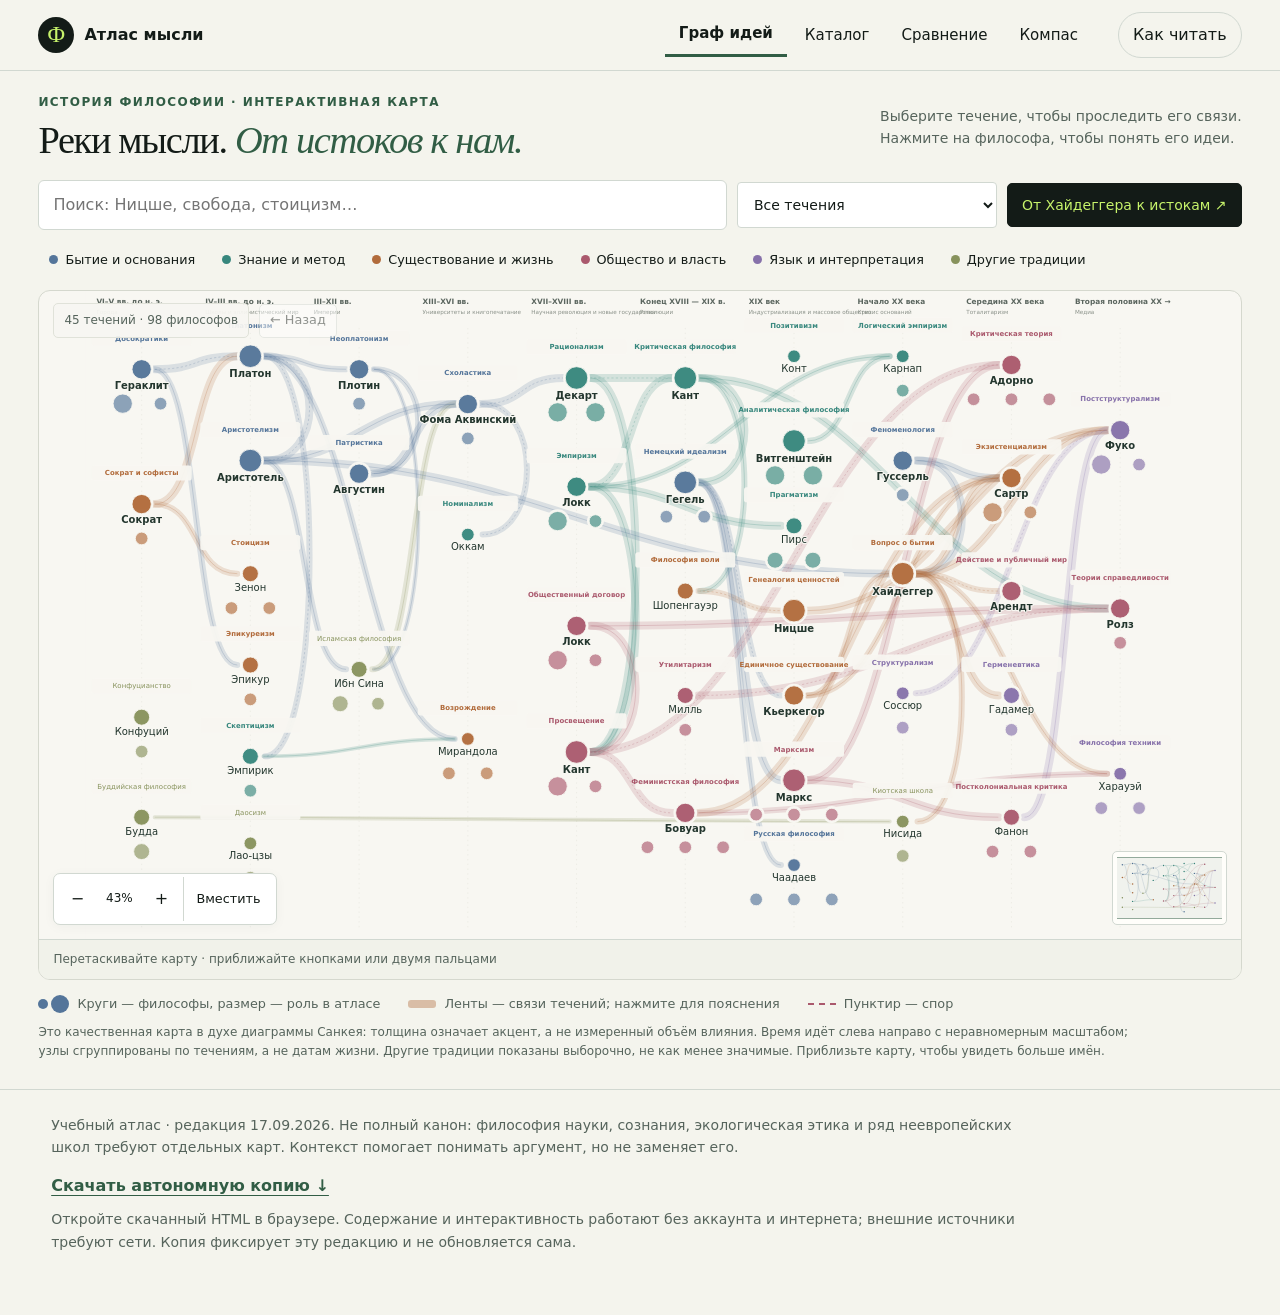
==== index.html @ 080ef71f "Add files via upload" ====
<!doctype html>
<html lang="ru"><head><meta charset="utf-8"><meta name="viewport" content="width=device-width,initial-scale=1"><title>Атлас мысли — история философии и связей</title><meta name="description" content="Философские течения, историческая почва, аргументы, критика и карта влияний. Учебный атлас с европейским фокусом."><link rel="icon" type="image/svg+xml" href="data:image/svg+xml,%3Csvg xmlns='http://www.w3.org/2000/svg' viewBox='0 0 32 32'%3E%3Crect width='32' height='32' rx='7' fill='%23131b17'/%3E%3Ctext x='7' y='25' font-size='25' fill='%23c7f36b'%3EΦ%3C/text%3E%3C/svg%3E"><link rel="stylesheet" href="./styles.css"><link rel="stylesheet" href="./river.css"></head>
<body><a href="#main" class="skip-link">К содержанию</a>
<header class="topbar"><a class="brand" href="./"><span class="brand-mark">Φ</span>Атлас мысли</a><nav aria-label="Разделы атласа"><button data-view="river" aria-pressed="true">Граф идей</button><button data-view="atlas" aria-pressed="false">Каталог</button><button data-view="compare" aria-pressed="false">Сравнение</button><button data-view="compass" aria-pressed="false">Компас</button></nav><button id="aboutBtn" class="about-btn">Как читать</button></header>
<main id="main"><section id="riverView" class="view river-view">
<div class="river-heading"><div><p class="eyebrow">История философии · интерактивная карта</p><h1>Реки мысли. <em>От истоков к нам.</em></h1></div><p>Выберите течение, чтобы проследить его связи.<br>Нажмите на философа, чтобы понять его идеи.</p></div>
<div class="river-toolbar"><div class="river-search"><label for="mapSearch">Найти философа или течение</label><input id="mapSearch" type="search" placeholder="Поиск: Ницше, свобода, стоицизм…" autocomplete="off" aria-controls="searchResults"><div id="searchResults" class="search-results" hidden></div></div><select id="schoolFilter" aria-label="Фильтр по течению"></select><button id="mapStart" class="start-link">От Хайдеггера к истокам ↗</button></div>
<div id="mapFamilies" class="map-families" aria-label="Тематические линии"></div>
<div id="riverLayout" class="river-layout"><div class="map-pane"><div class="map-topline"><span id="mapStatus" class="map-status" role="status"></span><button id="mapBack" disabled aria-label="Вернуться к предыдущему фильтру">← Назад</button><button id="mapReset" hidden>Вся карта ×</button></div><div id="riverViewport" class="river-viewport"><svg id="riverSvg" xmlns="http://www.w3.org/2000/svg" role="group" tabindex="0" aria-labelledby="riverTitle"></svg><div class="map-bottom"><div class="zoom-controls" aria-label="Масштаб карты"><button id="zoomOut" aria-label="Уменьшить">−</button><output id="mapZoomLevel"></output><button id="zoomIn" aria-label="Увеличить">+</button><button id="mapFit">Вместить</button></div><button id="mapMini" class="map-mini" aria-label="Мини-карта: показать весь граф"></button></div></div><div class="map-help"><span>Перетаскивайте карту · приближайте кнопками или двумя пальцами</span><label id="neighborControl" hidden><input id="showNeighbors" type="checkbox" checked>Показывать соседние течения</label></div></div><aside id="schoolInspector" class="school-inspector" aria-label="Описание выбранного течения" hidden></aside></div>
<div class="map-legend"><span><i class="legend-circles"></i>Круги — философы, размер — роль в атласе</span><span><i class="legend-flow"></i>Ленты — связи течений; нажмите для пояснения</span><span><i class="legend-dispute"></i>Пунктир — спор</span></div>
<p class="map-caveat">Это качественная карта в духе диаграммы Санкея: толщина означает акцент, а не измеренный объём влияния. Время идёт слева направо с неравномерным масштабом; узлы сгруппированы по течениям, а не датам жизни. Другие традиции показаны выборочно, не как менее значимые. Приблизьте карту, чтобы увидеть больше имён.</p>
</section><section class="intro"><div><p class="eyebrow">Европейская мысль · параллели · споры</p><h1>Откуда берутся <em>наши идеи</em></h1></div><div><p>Начните с эпохи — или с близкого вам вопроса. Здесь <span id="atlasCount"></span> направлений и <span id="edgeCount"></span> пояснённых связей, а не лестница к единственно верному ответу.</p><button class="start-link" data-lineage="heidegger">Начать с Хайдеггера ↗</button></div></section>
<section id="atlasView" class="view"><div class="controls"><label class="search"><span>Поиск</span><input id="searchInput" type="search" placeholder="Хайдеггер, свобода, Капитал…"></label><label>Традиции<select id="scopeSelect"><option value="all">Все в атласе</option><option value="main">Основная линия</option><option value="parallel">Параллельные традиции</option></select></label><label class="toggle"><input id="contextToggle" type="checkbox" checked>Показывать контекст</label></div><div class="chips" id="eraChips" aria-label="Фильтр по эпохе"></div><div class="map-note"><p>Эпохи — ориентиры, не строгие границы. Течения перекрываются во времени. «Ключевой поворот» означает подробность в этом атласе, а не оценку превосходства.</p><span id="resultCount" role="status"></span></div><div id="timeline"></div></section>
<section id="lineageView" class="view" hidden><div class="section-head"><h2>Идеи наследуют.<br><em>И возражают.</em></h2><p>Каждая связь подписана: влияние, передача текстов, переработка или спор. Чтобы идти назад, выбирайте предшественника слева. На телефоне предшественники находятся выше выбранной точки.</p></div><div class="graph-controls"><button id="graphBack" disabled>← Назад по моему пути</button><label>Точка отсчёта<select id="lineageSelect"></select></label></div><p class="map-note">Стрелки направлены от источника к его рецепции. Они могут относиться к конкретному автору или поздней фазе течения, а не к рождению всей школы.</p><div id="lineageGraph" class="lineage-graph"></div><div id="lineageReading"></div></section>
<section id="compareView" class="view" hidden><div class="section-head"><h2>О чём они<br><em>не согласны?</em></h2><p>Сопоставление помогает увидеть разницу исходных вопросов. Два подхода могут дополнять друг друга, даже если не дают одного ответа.</p></div><div class="compare-selects"><label>Первое направление<select id="compareA"></select></label><label>Второе направление<select id="compareB"></select></label></div><div id="comparison"></div></section>
<section id="compassView" class="view" hidden><div class="section-head"><h2>Не ярлык.<br><em>Точка входа.</em></h2><p>Выберите, что сейчас занимает вас. Это открытая карта интересов, не тест личности и не рекомендация принять мировоззрение целиком. Ответы никуда не отправляются и исчезают после перезагрузки.</p></div><div id="questions" class="questions"></div><div id="compassResult" class="compass-result" aria-live="polite"></div></section>
<footer><p>Учебный атлас · редакция 17.09.2026. Не полный канон: философия науки, сознания, экологическая этика и ряд неевропейских школ требуют отдельных карт. Контекст помогает понимать аргумент, но не заменяет его.</p><a href="./atlas-offline.html" download="atlas-filosofii.html" id="offlineLink">Скачать автономную копию ↓</a><p class="small">Откройте скачанный HTML в браузере. Содержание и интерактивность работают без аккаунта и интернета; внешние источники требуют сети. Копия фиксирует эту редакцию и не обновляется сама.</p></footer>
</main><dialog id="detailPanel" class="detail-panel" aria-labelledby="detailTitle"><button id="closeDetail" class="close" aria-label="Закрыть карточку">×</button><div id="detailContent"></div></dialog>
<dialog id="aboutDialog" aria-labelledby="aboutTitle"><button id="closeAbout" class="close" aria-label="Закрыть справку">×</button><p class="eyebrow">Начать без подготовки</p><h2 id="aboutTitle">Как читать эту карту</h2><ol><li><strong>Граф идей:</strong> нажмите на название течения или ленту. Карта оставит его представителей и соседние направления; справа (на телефоне — ниже) появится описание.</li><li><strong>Круги — философы:</strong> размер показывает редакционный акцент. Нажмите круг или имя для персональной карточки. Кнопки + и − меняют масштаб, перетаскивание сдвигает карту. Стрелки клавиатуры сдвигают карту, Enter открывает выбранный узел. Ленты связывают течения, а не каждого автора с каждым.</li><li><strong>Сравнение:</strong> сопоставьте близкий подход с альтернативой.</li><li><strong>Компас:</strong> выберите тему, затем прочитайте исходный текст, а не только пересказ.</li></ol><h3>Важные оговорки</h3><p>Философия не развивается по одной линии прогресса. Войны, институты и экономика меняют повестку, но не механически порождают теории. Исторические блоки — сжатая интерпретация контекста. Указанные «результаты» — новые понятия и аргументы, не окончательно доказанные истины.</p><p>Сравнения с Азией не доказывают заимствования. Для исламско-латинской рецепции и Киотской школы показаны конкретные связи. Учебные обобщения сверяются с академическими обзорами SEP и IEP; ссылки находятся в карточках.</p><h3>Мини-словарь</h3><dl id="glossary"></dl></dialog>
<noscript><p>Для фильтров и карточек включите JavaScript в браузере.</p></noscript><script src="./data.js"></script><script src="./enrichment.js"></script><script src="./graph-data.js"></script><script src="./app.js"></script><script src="./river.js"></script></body></html>
---- styles.css ----
:root{--ink:#131b17;--paper:#f4f4ed;--card:#fff;--acid:#c7f36b;--green:#315d45;--blue:#3f58a0;--rust:#a7472d;--muted:#56645c;--line:#d1d8d1;--shadow:0 20px 60px #131b1720}*{box-sizing:border-box}html{scroll-behavior:smooth}body{margin:0;background:var(--paper);color:var(--ink);font:16px/1.6 system-ui,-apple-system,'Segoe UI',sans-serif}button,input,select{font:inherit;color:inherit}button,select{cursor:pointer}button{border:1px solid var(--line);border-radius:5px;background:white;padding:9px 14px;min-height:44px}button:hover{border-color:var(--green);background:#edf1e8}button:disabled{opacity:.45;cursor:default}button:focus-visible,a:focus-visible,input:focus-visible,select:focus-visible,summary:focus-visible{outline:3px solid var(--blue);outline-offset:3px}a{color:var(--green);text-underline-offset:4px}p{margin:0 0 14px}h1,h2,h3{line-height:1.16}h1,h2{font-family:Georgia,'Times New Roman',serif;font-weight:400}h1 em,h2 em{color:var(--green)}[hidden]{display:none!important}small,.small{font-size:.875rem;color:var(--muted)}.skip-link{position:fixed;top:-100px;left:10px;background:white;padding:10px;z-index:90}.skip-link:focus{top:5px}.topbar{display:flex;gap:26px;align-items:center;padding:12px clamp(20px,4vw,64px);background:var(--paper);border-bottom:1px solid var(--line)}.brand{display:flex;align-items:center;gap:10px;font-weight:700;text-decoration:none;color:var(--ink);white-space:nowrap;margin-right:auto}.brand-mark{display:grid;place-items:center;width:36px;height:36px;border-radius:50%;color:var(--acid);background:var(--ink);font:24px Georgia}.topbar nav{display:flex;gap:4px}.topbar nav button{border:0;background:transparent;border-radius:0;font-size:.94rem}.topbar nav button.active{border-bottom:3px solid var(--green);font-weight:700}.about-btn{background:none;border-radius:99px}.intro{display:grid;grid-template-columns:1.15fr 1fr;gap:48px;align-items:center;padding:32px clamp(20px,4vw,64px)}.eyebrow{font-size:.75rem;text-transform:uppercase;letter-spacing:.12em;font-weight:700;color:var(--green);margin:0 0 12px}.intro h1{font-size:clamp(2.5rem,4vw,4.3rem);letter-spacing:-.04em;line-height:1.05;margin:0}.intro h1 em{display:block}.intro>div>p:not(.eyebrow){max-width:610px}.start-link{background:var(--ink);color:var(--acid);border-color:var(--ink)}.start-link:hover{color:var(--ink)}.view,footer{padding:0 clamp(20px,4vw,64px) 48px}.controls{display:flex;gap:20px;align-items:end;border-top:1px solid var(--ink);padding-top:20px}.controls label{display:grid;gap:5px;font-size:.875rem}.search{flex:1}.search input,select{background:white;border:1px solid var(--line);border-radius:4px;padding:10px 12px;min-height:46px;max-width:100%;font-size:1rem}.controls .toggle{display:flex;align-items:center;gap:8px;min-height:46px}input[type=checkbox]{accent-color:var(--green);width:20px;height:20px;flex-shrink:0}.chips{display:flex;flex-wrap:wrap;gap:7px;padding:18px 0 12px}.chip{padding:7px 13px;border-radius:99px;background:transparent;font-size:.875rem}.chip.active{background:var(--ink);color:white;border-color:var(--ink)}.map-note{color:var(--muted);font-size:.875rem;display:flex;justify-content:space-between;gap:24px;margin:12px 0 24px}.map-note p{max-width:850px}.map-note span{white-space:nowrap}.era-group{margin-bottom:36px}.era-group>h2{font:700 .875rem system-ui;letter-spacing:.08em;text-transform:uppercase;border-top:1px solid var(--ink);padding-top:18px;margin:0 0 18px;display:flex;gap:10px;align-items:center}.era-group>h2 span{font-size:.75rem;background:var(--ink);color:white;border-radius:30px;padding:4px 9px}.cards{display:grid;grid-template-columns:repeat(3,minmax(0,1fr));gap:16px}.thought-card{background:var(--card);border:1px solid var(--line);border-top:3px solid var(--green);border-radius:5px;padding:20px;display:flex;flex-direction:column;min-width:0}.thought-card.fundamental{border-top-color:var(--rust)}.thought-card.parallel{border-top-color:var(--blue);background:#f3f5fc}.thought-card h3{margin:10px 0 13px}.card-title{font:1.5rem/1.2 Georgia,'Times New Roman',serif;min-height:0;padding:0;text-align:left;border:0;background:none!important;color:inherit}.period{font-size:.8125rem;color:var(--muted)}.people-preview{font-size:.875rem;color:var(--muted)}.context-strip{font-size:.875rem;background:#edf0e9;border-radius:3px;padding:12px;margin-top:auto}.context-strip strong{display:block;font-size:.75rem;text-transform:uppercase;letter-spacing:.08em;margin-bottom:5px;color:var(--green)}.card-actions{display:flex;gap:10px;justify-content:space-between;margin-top:14px}.card-actions button{padding:7px 10px;font-size:.875rem}.card-actions button:first-child{background:transparent;border-color:transparent;padding-left:0;color:var(--green)}.section-head{display:grid;grid-template-columns:1fr 1fr;gap:48px;align-items:end;border-top:1px solid var(--ink);padding:25px 0}.section-head h2{font-size:clamp(2.25rem,4vw,3.75rem);margin:0}.section-head p{margin:0}.graph-controls{display:flex;gap:20px;align-items:end}.graph-controls label{display:grid;gap:5px;flex:1;max-width:550px}.lineage-graph{display:grid;grid-template-columns:1fr 1fr 1fr;gap:24px;align-items:start;margin-bottom:28px}.column-label{text-transform:uppercase;font-size:.8125rem;letter-spacing:.07em;color:var(--muted);margin:0 0 16px}.node-center{background:var(--ink);color:white;padding:25px;border-radius:5px;position:sticky;top:24px}.node-center .eyebrow{color:var(--acid)}.node-center .period{color:#bdccc1}.node-center h2{font-size:2rem}.node-center .primary{background:var(--acid);color:var(--ink)}.primary{background:var(--green);color:white}.relation{padding:16px;margin-bottom:12px;background:white;border-left:3px solid var(--green);border-radius:4px}.relation.dispute{border-left-color:var(--rust)}.edge-kind{display:block;font-size:.75rem;text-transform:uppercase;color:var(--green);letter-spacing:.07em}.dispute .edge-kind{color:var(--rust)}.relation-title{padding:6px 0;border:0;text-align:left;font:1.3rem/1.25 Georgia;background:transparent}.relation p{font-size:.94rem}.relation-actions{display:flex;gap:12px;align-items:center;font-size:.875rem}.relation-actions button{padding:5px 10px}.ancestor-tree,.parallel-box{background:#fff;padding:20px;border:1px solid var(--line);border-radius:5px;margin-bottom:16px}.ancestor-tree ul{padding-left:22px;border-left:1px solid var(--line);list-style:none}.ancestor-tree ul li{margin:7px 0}.ancestor-tree .branch-note{font-size:.875rem;color:var(--muted)}summary{cursor:pointer;font-weight:650;padding:8px 0}.parallel-box{background:#edf0fc;border-left:4px solid var(--blue)}.empty,.empty-note{padding:24px;color:var(--muted);background:#e9ede7;border-radius:4px}.compare-selects{display:grid;grid-template-columns:1fr 1fr;gap:20px}.compare-selects label{display:grid;gap:6px;min-width:0}.comparison-grid{display:grid;grid-template-columns:1fr 1fr;gap:0 20px;margin-top:26px}.compare-head{background:var(--ink);color:white;padding:20px;border-radius:5px}.compare-head h3{font:1.5rem Georgia;margin-top:0}.comparison-grid h4{grid-column:1/-1;margin:0;padding:20px 0 8px;color:var(--green);font-size:.875rem;text-transform:uppercase;letter-spacing:.08em}.comparison-grid>p{padding:20px;background:white;border:1px solid var(--line);margin:0}.questions{display:grid;grid-template-columns:1fr 1fr;gap:12px}.interest{padding:20px;background:white;border:1px solid var(--line);border-radius:5px;display:flex;gap:12px;align-items:start;cursor:pointer}.interest:has(input:checked){background:#e6f1d8;border-color:var(--green)}.compass-result{border-top:1px solid var(--ink);padding-top:24px;margin-top:24px}.recommend-grid{display:grid;grid-template-columns:repeat(3,minmax(0,1fr));gap:16px;margin:20px 0}.recommend{background:#e6f1d8;padding:20px;border-radius:5px;display:flex;flex-direction:column;gap:10px}.recommend h3{font:1.5rem Georgia;margin:0}.recommend button{margin-top:auto}.counterpoint{padding:20px;border-left:4px solid var(--blue);background:#edf0fc}footer{border-top:1px solid var(--line);padding-top:24px;color:var(--muted);font-size:.875rem}footer p{max-width:1000px}footer>a{display:inline-block;font-size:1rem;font-weight:600;margin-bottom:10px}dialog{background:#fff;color:var(--ink);border:0;border-radius:6px;padding:32px;width:min(760px,calc(100% - 32px));max-height:92dvh;box-shadow:var(--shadow)}dialog::backdrop{background:#101b16b3}dialog h2{font-size:2.5rem}dialog h3{margin-top:26px}dialog li{margin-bottom:10px}dialog dt{font-weight:700}dialog dd{margin:0 0 14px}.close{position:sticky;top:0;float:right;z-index:2;width:44px;height:44px;padding:0;background:var(--paper);font-size:1.75rem;line-height:1}.detail-panel{margin:0 0 0 auto;max-height:100dvh;height:100dvh;max-width:100%;width:min(760px,100%);border-radius:0;padding:28px clamp(22px,4vw,52px) 60px}.detail-panel h2{font-size:clamp(2rem,4vw,3.6rem);clear:both;margin:16px 0}.detail-thesis{font:italic 1.4rem/1.5 Georgia;border-left:4px solid var(--acid);padding-left:18px}.detail-section{border-top:1px solid var(--line);padding-top:18px;margin-top:25px}.detail-section h3{font-size:.875rem;text-transform:uppercase;letter-spacing:.09em;color:var(--green);margin:0 0 14px}.detail-section ol{padding-left:22px}.detail-section li{margin-bottom:9px}.question-lead{padding:15px;background:#edf0e9;font-weight:600}.person{background:var(--paper);padding:14px;margin-bottom:10px}.person p{font-size:.94rem;margin:6px 0 0}.works dt{margin-top:18px}.works dt span{display:block;font-size:.8125rem;color:var(--muted);font-weight:400}.works dd{margin:6px 0 16px}.source-links{display:flex;flex-direction:column;gap:10px;margin-bottom:14px}.tags{display:flex;flex-wrap:wrap;gap:8px;margin-top:24px}.tag{font-size:.875rem;padding:5px 12px;background:#edf0e9;border-radius:99px}.modal-open{overflow:hidden}
@media(max-width:1100px){.cards{grid-template-columns:repeat(2,minmax(0,1fr))}.topbar{gap:10px;padding-inline:20px}.topbar nav button{padding:9px}.intro{gap:24px}.lineage-graph{gap:14px}}
@media(max-width:760px){.topbar{flex-wrap:wrap;gap:8px}.brand{font-size:1rem}.about-btn{font-size:.875rem;padding:6px 12px}.topbar nav{order:3;width:100%;overflow-x:auto;gap:0}.topbar nav button{flex:1;white-space:nowrap;font-size:.875rem}.intro{grid-template-columns:1fr;gap:18px;padding:24px 20px}.intro h1{font-size:2.7rem}.view,footer{padding-inline:20px}.controls{flex-wrap:wrap;gap:12px}.search{flex-basis:100%}.controls>label:nth-child(2){flex:1}.controls .toggle{font-size:.875rem}.chips{gap:6px}.chip{font-size:.8125rem;padding:6px 10px}.map-note{display:block}.map-note span{display:block;margin-bottom:14px}.cards,.questions,.recommend-grid{grid-template-columns:1fr}.section-head{grid-template-columns:1fr;gap:18px}.graph-controls{align-items:stretch;flex-direction:column;gap:10px}.lineage-graph{grid-template-columns:1fr}.node-center{position:static}.column-label{margin-top:12px}.relation-title{display:block}.compare-selects{gap:10px}.compare-selects select{font-size:.875rem;padding:8px;min-width:0;width:100%}.comparison-grid{gap:0 10px}.compare-head,.comparison-grid>p{padding:12px}.compare-head h3{font-size:1.1rem;overflow-wrap:anywhere}.comparison-grid>p{font-size:.94rem;overflow-wrap:anywhere}.ancestor-tree ul{padding-left:12px}.ancestor-tree button{max-width:100%;text-align:left}.detail-panel{padding-inline:22px}.thought-card{padding:18px}dialog h2{font-size:2rem}}
@media(prefers-reduced-motion:reduce){html{scroll-behavior:auto}}
---- river.css ----
.river-active .intro{display:none}.river-view{padding:22px clamp(16px,3vw,48px) 28px}.river-heading{display:flex;align-items:center;justify-content:space-between;gap:20px;margin-bottom:18px}.river-heading h1{font-size:clamp(1.9rem,3vw,3rem);margin:0;letter-spacing:-.035em}.river-heading .eyebrow{margin-bottom:6px}.river-heading>p{font-size:.875rem;max-width:380px;color:var(--muted);margin:0}.river-toolbar{display:flex;gap:10px;align-items:center;flex-wrap:wrap;margin-bottom:12px}.river-search{position:relative;flex:1;min-width:220px}.river-search input{width:100%;border:1px solid var(--line);border-radius:6px;background:white;padding:11px 14px;min-height:46px}.river-search label{position:absolute;width:1px;height:1px;overflow:hidden;clip-path:inset(50%)}.river-toolbar select{width:260px;font-size:.875rem}.river-toolbar button{font-size:.875rem}.search-results{position:absolute;z-index:8;top:51px;width:100%;max-height:360px;overflow:auto;border:1px solid var(--line);border-radius:8px;background:white;box-shadow:var(--shadow);padding:6px}.search-results button{display:block;width:100%;text-align:left;border:0}.search-results small{display:block;font-size:.7rem;letter-spacing:.06em;text-transform:uppercase}.search-results p{padding:14px}.map-families{display:flex;flex-wrap:wrap;gap:5px;margin-bottom:12px}.map-families button{display:flex;align-items:center;gap:7px;border:1px solid transparent;background:transparent;padding:6px 10px;font-size:.8rem;min-height:36px;border-radius:30px}.map-families i{width:9px;height:9px;border-radius:50%;background:var(--family)}.map-families button[aria-pressed=true]{border-color:var(--family);background:white}.river-layout{display:grid;grid-template-columns:minmax(0,1fr);border:1px solid #d5d8ce;border-radius:12px;overflow:hidden;background:#f8f7f2}.river-layout.has-selection{grid-template-columns:minmax(0,1fr) 335px}.map-pane{position:relative;min-width:0}.map-topline{position:absolute;top:12px;left:14px;right:14px;z-index:2;display:flex;align-items:center;gap:10px;pointer-events:none}.map-topline>*{pointer-events:auto}.map-status{background:#f8f7f2ec;border:1px solid #e0e2d9;border-radius:5px;padding:7px 10px;font-size:.75rem;color:var(--muted)}.map-topline button{font-size:.8rem;padding:5px 10px;min-height:34px}.river-viewport{width:100%;height:clamp(500px,72dvh,940px);overflow:hidden;position:relative}.river-viewport svg{display:block;width:100%;height:100%;touch-action:none;user-select:none;cursor:grab}.river-viewport svg:active{cursor:grabbing}.river-viewport svg:focus-visible{outline:3px solid var(--blue);outline-offset:-4px}.epoch-label{font:600 17px system-ui;fill:#5b665f}.epoch-context{font:13px system-ui;fill:#8a9189}.school-label{cursor:pointer}.school-label text{font:600 16px system-ui;letter-spacing:.1px}.school-label:hover text,.school-label:focus text{text-decoration:underline}.school-label:focus{outline:none}.school-label:focus rect{stroke:#315d45;stroke-width:3}.philosopher{cursor:pointer;outline:none}.philosopher .person-label{font-family:system-ui;fill:#23362e;paint-order:stroke;stroke:#f8f7f2;stroke-width:5px;stroke-linejoin:round}.secondary-label{display:none}.show-all-names .secondary-label{display:block}.philosopher:hover .person-label,.philosopher:focus .person-label{display:block;fill:#101b16}.philosopher:hover .person-halo,.philosopher:focus .person-halo{stroke:#223e31;stroke-width:2.5}.philosopher:hover .person-dot{fill-opacity:1}.river-edge{cursor:pointer;outline:none}.ribbon{opacity:.19;transition:opacity .15s}.ribbon-spine{opacity:.36}.river-edge:hover .ribbon,.river-edge:focus .ribbon{opacity:.6}.river-edge:hover .ribbon-spine,.river-edge:focus .ribbon-spine{stroke-width:3;opacity:.9}.parallel-cluster .school-label text{font-weight:500}.map-bottom{position:absolute;bottom:14px;left:14px;right:14px;display:flex;align-items:end;gap:10px;pointer-events:none}.map-bottom>*{pointer-events:auto}.zoom-controls{display:flex;align-items:center;gap:2px;border:1px solid var(--line);border-radius:7px;background:white;padding:3px;box-shadow:0 2px 12px #223e310a}.zoom-controls button{border:0;padding:7px 12px;min-width:40px}.zoom-controls output{font-size:.75rem;min-width:40px;text-align:center}.zoom-controls #mapFit{border-left:1px solid var(--line);border-radius:0;font-size:.8rem}.map-mini{width:115px;height:74px;padding:4px;min-height:0;border:1px solid var(--line);border-radius:5px;background:#fffefa;margin-left:auto}.map-mini svg{width:100%;height:100%;display:block}.map-help{display:flex;flex-wrap:wrap;align-items:center;justify-content:space-between;gap:10px;padding:10px 14px;border-top:1px solid var(--line);font-size:.75rem;color:var(--muted);background:#f1f2ea}.map-help label{display:flex;gap:6px;align-items:center}.map-help input{width:16px;height:16px}.school-inspector{border-left:1px solid var(--line);padding:24px 22px;background:white;max-height:calc(clamp(500px,72dvh,940px) + 58px);overflow:auto;font-size:.875rem;line-height:1.6}.school-inspector h2{font-size:1.9rem;margin:12px 0 20px;clear:both}.school-inspector .eyebrow{font-size:.7rem}.inspector-close{float:right;font-size:1.4rem;padding:0;width:34px;min-height:34px;border-radius:50%;background:var(--paper)}.school-inspector h3{font:700 .72rem system-ui;letter-spacing:.06em;text-transform:uppercase;color:var(--green);margin:24px 0 10px}.inspector-thesis{font:1.12rem/1.5 Georgia;border-left:3px solid var(--acid);padding-left:13px}.inspector-people{display:flex;flex-wrap:wrap;gap:6px}.inspector-people button{padding:6px 10px;font-size:.8rem;min-height:36px}.inspector-relation{display:block;width:100%;text-align:left;border:0;border-top:1px solid var(--line);border-radius:0;background:transparent;font-size:.85rem;padding:10px 0}.inspector-relation span{display:block;font-size:.65rem;text-transform:uppercase;color:var(--muted);letter-spacing:.05em}.connection-note{background:#edf1e8;padding:14px;border-radius:6px;font-size:.8rem}.connection-note strong{display:block;margin-bottom:10px}.connection-note p{margin-bottom:8px}.map-legend{display:flex;flex-wrap:wrap;gap:12px 28px;margin:14px 0 8px;font-size:.8rem;color:var(--muted)}.map-legend span{display:flex;gap:8px;align-items:center}.legend-circles{display:inline-flex;gap:3px;align-items:center}.legend-circles:before,.legend-circles:after{content:'';display:block;border-radius:50%;background:#54759a}.legend-circles:before{width:10px;height:10px}.legend-circles:after{width:18px;height:18px}.legend-flow{display:inline-block;width:28px;height:8px;background:#b16b3b66;border-radius:3px}.legend-dispute{display:inline-block;width:28px;border-top:2px dashed #aa596d}.map-caveat{max-width:1100px;color:var(--muted);font-size:.75rem;margin:0}.person-schools{display:flex;flex-wrap:wrap;gap:8px}.school-reading{display:block;width:100%;text-align:left;margin-bottom:7px}.person button{border:0;padding:0;background:transparent;font-weight:650;text-align:left}.river-active footer{margin-top:0}.river-active .topbar{padding-inline:clamp(16px,3vw,48px)}
@media(max-width:1000px){.river-layout.has-selection{grid-template-columns:minmax(0,1fr) 290px}.school-inspector{padding:18px}.map-families{gap:2px}.map-families button{font-size:.73rem;padding:5px 7px}.river-heading>p{max-width:280px}.river-toolbar select{width:230px}}
@media(max-width:760px){.river-view{padding:16px 12px 24px}.river-heading{display:block;margin-bottom:16px}.river-heading>p{max-width:none;margin-top:10px;font-size:.8rem}.river-heading .eyebrow{font-size:.65rem}.river-heading h1{font-size:2rem}.river-toolbar{gap:8px}.river-search{flex-basis:100%}.river-toolbar select{flex:1;min-width:0}.river-toolbar #mapStart{font-size:.75rem;padding:8px}.map-families{flex-wrap:nowrap;overflow-x:auto;padding-bottom:6px}.map-families button{flex-shrink:0;min-height:40px}.river-layout.has-selection{grid-template-columns:1fr}.river-viewport{height:570px}.has-selection .river-viewport{height:490px}.school-inspector{border-left:0;border-top:1px solid var(--line);max-height:none;padding:22px}.school-inspector h2{font-size:2rem}.map-topline{top:10px;left:10px;right:10px;gap:6px;flex-wrap:wrap}.map-status{font-size:.68rem;max-width:100%}.map-topline button{font-size:.7rem}.map-bottom{bottom:10px;left:10px;right:10px}.zoom-controls button{padding:7px 8px}.map-mini{width:76px;height:57px}.map-legend{font-size:.72rem;gap:8px 18px}.map-help{font-size:.7rem}.map-caveat{font-size:.7rem}.search-results{max-height:290px}}
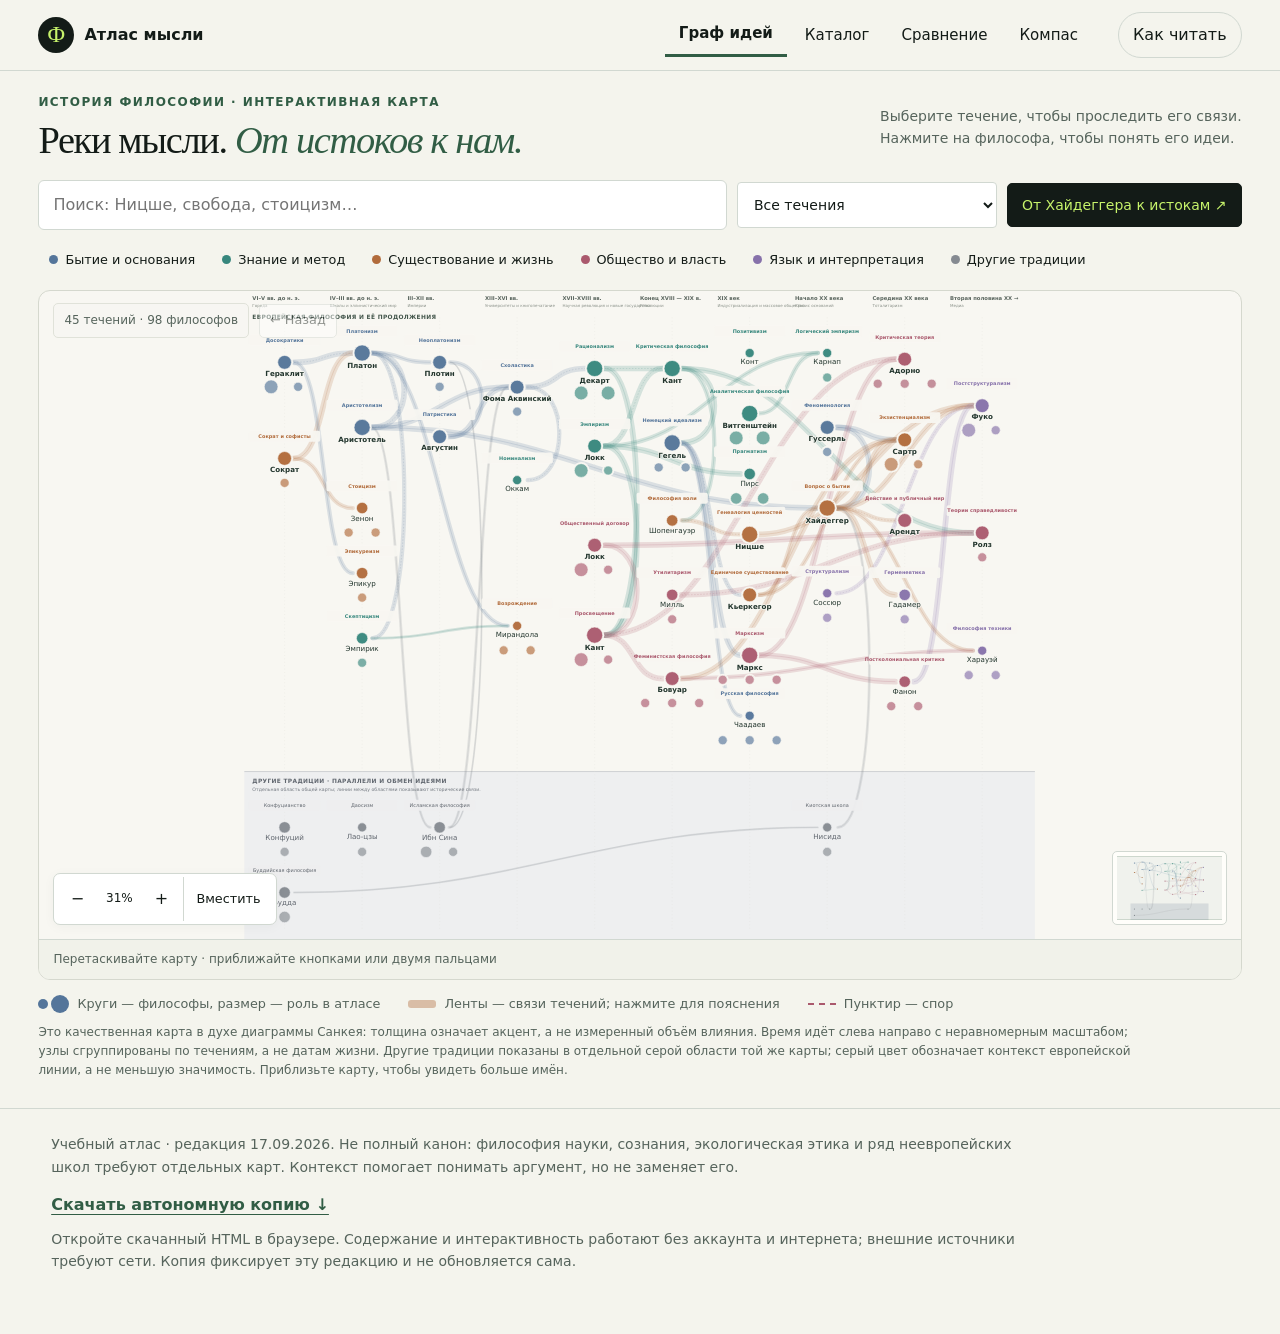
==== commit d26a9bfb: "Separate parallel philosophical traditions into a muted gray map area" ====
--- a/index.html
+++ b/index.html
@@ -8,7 +8,7 @@
 <div id="mapFamilies" class="map-families" aria-label="Тематические линии"></div>
 <div id="riverLayout" class="river-layout"><div class="map-pane"><div class="map-topline"><span id="mapStatus" class="map-status" role="status"></span><button id="mapBack" disabled aria-label="Вернуться к предыдущему фильтру">← Назад</button><button id="mapReset" hidden>Вся карта ×</button></div><div id="riverViewport" class="river-viewport"><svg id="riverSvg" xmlns="http://www.w3.org/2000/svg" role="group" tabindex="0" aria-labelledby="riverTitle"></svg><div class="map-bottom"><div class="zoom-controls" aria-label="Масштаб карты"><button id="zoomOut" aria-label="Уменьшить">−</button><output id="mapZoomLevel"></output><button id="zoomIn" aria-label="Увеличить">+</button><button id="mapFit">Вместить</button></div><button id="mapMini" class="map-mini" aria-label="Мини-карта: показать весь граф"></button></div></div><div class="map-help"><span>Перетаскивайте карту · приближайте кнопками или двумя пальцами</span><label id="neighborControl" hidden><input id="showNeighbors" type="checkbox" checked>Показывать соседние течения</label></div></div><aside id="schoolInspector" class="school-inspector" aria-label="Описание выбранного течения" hidden></aside></div>
 <div class="map-legend"><span><i class="legend-circles"></i>Круги — философы, размер — роль в атласе</span><span><i class="legend-flow"></i>Ленты — связи течений; нажмите для пояснения</span><span><i class="legend-dispute"></i>Пунктир — спор</span></div>
-<p class="map-caveat">Это качественная карта в духе диаграммы Санкея: толщина означает акцент, а не измеренный объём влияния. Время идёт слева направо с неравномерным масштабом; узлы сгруппированы по течениям, а не датам жизни. Другие традиции показаны выборочно, не как менее значимые. Приблизьте карту, чтобы увидеть больше имён.</p>
+<p class="map-caveat">Это качественная карта в духе диаграммы Санкея: толщина означает акцент, а не измеренный объём влияния. Время идёт слева направо с неравномерным масштабом; узлы сгруппированы по течениям, а не датам жизни. Другие традиции показаны в отдельной серой области той же карты; серый цвет обозначает контекст европейской линии, а не меньшую значимость. Приблизьте карту, чтобы увидеть больше имён.</p>
 </section><section class="intro"><div><p class="eyebrow">Европейская мысль · параллели · споры</p><h1>Откуда берутся <em>наши идеи</em></h1></div><div><p>Начните с эпохи — или с близкого вам вопроса. Здесь <span id="atlasCount"></span> направлений и <span id="edgeCount"></span> пояснённых связей, а не лестница к единственно верному ответу.</p><button class="start-link" data-lineage="heidegger">Начать с Хайдеггера ↗</button></div></section>
 <section id="atlasView" class="view"><div class="controls"><label class="search"><span>Поиск</span><input id="searchInput" type="search" placeholder="Хайдеггер, свобода, Капитал…"></label><label>Традиции<select id="scopeSelect"><option value="all">Все в атласе</option><option value="main">Основная линия</option><option value="parallel">Параллельные традиции</option></select></label><label class="toggle"><input id="contextToggle" type="checkbox" checked>Показывать контекст</label></div><div class="chips" id="eraChips" aria-label="Фильтр по эпохе"></div><div class="map-note"><p>Эпохи — ориентиры, не строгие границы. Течения перекрываются во времени. «Ключевой поворот» означает подробность в этом атласе, а не оценку превосходства.</p><span id="resultCount" role="status"></span></div><div id="timeline"></div></section>
 <section id="lineageView" class="view" hidden><div class="section-head"><h2>Идеи наследуют.<br><em>И возражают.</em></h2><p>Каждая связь подписана: влияние, передача текстов, переработка или спор. Чтобы идти назад, выбирайте предшественника слева. На телефоне предшественники находятся выше выбранной точки.</p></div><div class="graph-controls"><button id="graphBack" disabled>← Назад по моему пути</button><label>Точка отсчёта<select id="lineageSelect"></select></label></div><p class="map-note">Стрелки направлены от источника к его рецепции. Они могут относиться к конкретному автору или поздней фазе течения, а не к рождению всей школы.</p><div id="lineageGraph" class="lineage-graph"></div><div id="lineageReading"></div></section>
--- a/river.css
+++ b/river.css
@@ -1,3 +1,4 @@
 .river-active .intro{display:none}.river-view{padding:22px clamp(16px,3vw,48px) 28px}.river-heading{display:flex;align-items:center;justify-content:space-between;gap:20px;margin-bottom:18px}.river-heading h1{font-size:clamp(1.9rem,3vw,3rem);margin:0;letter-spacing:-.035em}.river-heading .eyebrow{margin-bottom:6px}.river-heading>p{font-size:.875rem;max-width:380px;color:var(--muted);margin:0}.river-toolbar{display:flex;gap:10px;align-items:center;flex-wrap:wrap;margin-bottom:12px}.river-search{position:relative;flex:1;min-width:220px}.river-search input{width:100%;border:1px solid var(--line);border-radius:6px;background:white;padding:11px 14px;min-height:46px}.river-search label{position:absolute;width:1px;height:1px;overflow:hidden;clip-path:inset(50%)}.river-toolbar select{width:260px;font-size:.875rem}.river-toolbar button{font-size:.875rem}.search-results{position:absolute;z-index:8;top:51px;width:100%;max-height:360px;overflow:auto;border:1px solid var(--line);border-radius:8px;background:white;box-shadow:var(--shadow);padding:6px}.search-results button{display:block;width:100%;text-align:left;border:0}.search-results small{display:block;font-size:.7rem;letter-spacing:.06em;text-transform:uppercase}.search-results p{padding:14px}.map-families{display:flex;flex-wrap:wrap;gap:5px;margin-bottom:12px}.map-families button{display:flex;align-items:center;gap:7px;border:1px solid transparent;background:transparent;padding:6px 10px;font-size:.8rem;min-height:36px;border-radius:30px}.map-families i{width:9px;height:9px;border-radius:50%;background:var(--family)}.map-families button[aria-pressed=true]{border-color:var(--family);background:white}.river-layout{display:grid;grid-template-columns:minmax(0,1fr);border:1px solid #d5d8ce;border-radius:12px;overflow:hidden;background:#f8f7f2}.river-layout.has-selection{grid-template-columns:minmax(0,1fr) 335px}.map-pane{position:relative;min-width:0}.map-topline{position:absolute;top:12px;left:14px;right:14px;z-index:2;display:flex;align-items:center;gap:10px;pointer-events:none}.map-topline>*{pointer-events:auto}.map-status{background:#f8f7f2ec;border:1px solid #e0e2d9;border-radius:5px;padding:7px 10px;font-size:.75rem;color:var(--muted)}.map-topline button{font-size:.8rem;padding:5px 10px;min-height:34px}.river-viewport{width:100%;height:clamp(500px,72dvh,940px);overflow:hidden;position:relative}.river-viewport svg{display:block;width:100%;height:100%;touch-action:none;user-select:none;cursor:grab}.river-viewport svg:active{cursor:grabbing}.river-viewport svg:focus-visible{outline:3px solid var(--blue);outline-offset:-4px}.epoch-label{font:600 17px system-ui;fill:#5b665f}.epoch-context{font:13px system-ui;fill:#8a9189}.school-label{cursor:pointer}.school-label text{font:600 16px system-ui;letter-spacing:.1px}.school-label:hover text,.school-label:focus text{text-decoration:underline}.school-label:focus{outline:none}.school-label:focus rect{stroke:#315d45;stroke-width:3}.philosopher{cursor:pointer;outline:none}.philosopher .person-label{font-family:system-ui;fill:#23362e;paint-order:stroke;stroke:#f8f7f2;stroke-width:5px;stroke-linejoin:round}.secondary-label{display:none}.show-all-names .secondary-label{display:block}.philosopher:hover .person-label,.philosopher:focus .person-label{display:block;fill:#101b16}.philosopher:hover .person-halo,.philosopher:focus .person-halo{stroke:#223e31;stroke-width:2.5}.philosopher:hover .person-dot{fill-opacity:1}.river-edge{cursor:pointer;outline:none}.ribbon{opacity:.19;transition:opacity .15s}.ribbon-spine{opacity:.36}.river-edge:hover .ribbon,.river-edge:focus .ribbon{opacity:.6}.river-edge:hover .ribbon-spine,.river-edge:focus .ribbon-spine{stroke-width:3;opacity:.9}.parallel-cluster .school-label text{font-weight:500}.map-bottom{position:absolute;bottom:14px;left:14px;right:14px;display:flex;align-items:end;gap:10px;pointer-events:none}.map-bottom>*{pointer-events:auto}.zoom-controls{display:flex;align-items:center;gap:2px;border:1px solid var(--line);border-radius:7px;background:white;padding:3px;box-shadow:0 2px 12px #223e310a}.zoom-controls button{border:0;padding:7px 12px;min-width:40px}.zoom-controls output{font-size:.75rem;min-width:40px;text-align:center}.zoom-controls #mapFit{border-left:1px solid var(--line);border-radius:0;font-size:.8rem}.map-mini{width:115px;height:74px;padding:4px;min-height:0;border:1px solid var(--line);border-radius:5px;background:#fffefa;margin-left:auto}.map-mini svg{width:100%;height:100%;display:block}.map-help{display:flex;flex-wrap:wrap;align-items:center;justify-content:space-between;gap:10px;padding:10px 14px;border-top:1px solid var(--line);font-size:.75rem;color:var(--muted);background:#f1f2ea}.map-help label{display:flex;gap:6px;align-items:center}.map-help input{width:16px;height:16px}.school-inspector{border-left:1px solid var(--line);padding:24px 22px;background:white;max-height:calc(clamp(500px,72dvh,940px) + 58px);overflow:auto;font-size:.875rem;line-height:1.6}.school-inspector h2{font-size:1.9rem;margin:12px 0 20px;clear:both}.school-inspector .eyebrow{font-size:.7rem}.inspector-close{float:right;font-size:1.4rem;padding:0;width:34px;min-height:34px;border-radius:50%;background:var(--paper)}.school-inspector h3{font:700 .72rem system-ui;letter-spacing:.06em;text-transform:uppercase;color:var(--green);margin:24px 0 10px}.inspector-thesis{font:1.12rem/1.5 Georgia;border-left:3px solid var(--acid);padding-left:13px}.inspector-people{display:flex;flex-wrap:wrap;gap:6px}.inspector-people button{padding:6px 10px;font-size:.8rem;min-height:36px}.inspector-relation{display:block;width:100%;text-align:left;border:0;border-top:1px solid var(--line);border-radius:0;background:transparent;font-size:.85rem;padding:10px 0}.inspector-relation span{display:block;font-size:.65rem;text-transform:uppercase;color:var(--muted);letter-spacing:.05em}.connection-note{background:#edf1e8;padding:14px;border-radius:6px;font-size:.8rem}.connection-note strong{display:block;margin-bottom:10px}.connection-note p{margin-bottom:8px}.map-legend{display:flex;flex-wrap:wrap;gap:12px 28px;margin:14px 0 8px;font-size:.8rem;color:var(--muted)}.map-legend span{display:flex;gap:8px;align-items:center}.legend-circles{display:inline-flex;gap:3px;align-items:center}.legend-circles:before,.legend-circles:after{content:'';display:block;border-radius:50%;background:#54759a}.legend-circles:before{width:10px;height:10px}.legend-circles:after{width:18px;height:18px}.legend-flow{display:inline-block;width:28px;height:8px;background:#b16b3b66;border-radius:3px}.legend-dispute{display:inline-block;width:28px;border-top:2px dashed #aa596d}.map-caveat{max-width:1100px;color:var(--muted);font-size:.75rem;margin:0}.person-schools{display:flex;flex-wrap:wrap;gap:8px}.school-reading{display:block;width:100%;text-align:left;margin-bottom:7px}.person button{border:0;padding:0;background:transparent;font-weight:650;text-align:left}.river-active footer{margin-top:0}.river-active .topbar{padding-inline:clamp(16px,3vw,48px)}
 @media(max-width:1000px){.river-layout.has-selection{grid-template-columns:minmax(0,1fr) 290px}.school-inspector{padding:18px}.map-families{gap:2px}.map-families button{font-size:.73rem;padding:5px 7px}.river-heading>p{max-width:280px}.river-toolbar select{width:230px}}
 @media(max-width:760px){.river-view{padding:16px 12px 24px}.river-heading{display:block;margin-bottom:16px}.river-heading>p{max-width:none;margin-top:10px;font-size:.8rem}.river-heading .eyebrow{font-size:.65rem}.river-heading h1{font-size:2rem}.river-toolbar{gap:8px}.river-search{flex-basis:100%}.river-toolbar select{flex:1;min-width:0}.river-toolbar #mapStart{font-size:.75rem;padding:8px}.map-families{flex-wrap:nowrap;overflow-x:auto;padding-bottom:6px}.map-families button{flex-shrink:0;min-height:40px}.river-layout.has-selection{grid-template-columns:1fr}.river-viewport{height:570px}.has-selection .river-viewport{height:490px}.school-inspector{border-left:0;border-top:1px solid var(--line);max-height:none;padding:22px}.school-inspector h2{font-size:2rem}.map-topline{top:10px;left:10px;right:10px;gap:6px;flex-wrap:wrap}.map-status{font-size:.68rem;max-width:100%}.map-topline button{font-size:.7rem}.map-bottom{bottom:10px;left:10px;right:10px}.zoom-controls button{padding:7px 8px}.map-mini{width:76px;height:57px}.map-legend{font-size:.72rem;gap:8px 18px}.map-help{font-size:.7rem}.map-caveat{font-size:.7rem}.search-results{max-height:290px}}
+.tradition-heading{font:700 19px system-ui;letter-spacing:1.1px}.tradition-caption{font:15px system-ui}.parallel-cluster .school-label rect{fill:#eeeff0}.parallel-cluster .school-label text{fill:#60666e}.parallel-cluster .person-label{fill:#60666e;stroke:#eeeff0}.parallel-cluster .person-halo{fill:#eeeff0}.parallel-cluster .person-dot{stroke:#eeeff0}.parallel-cluster .philosopher:hover .person-label,.parallel-cluster .philosopher:focus .person-label{fill:#343a40}
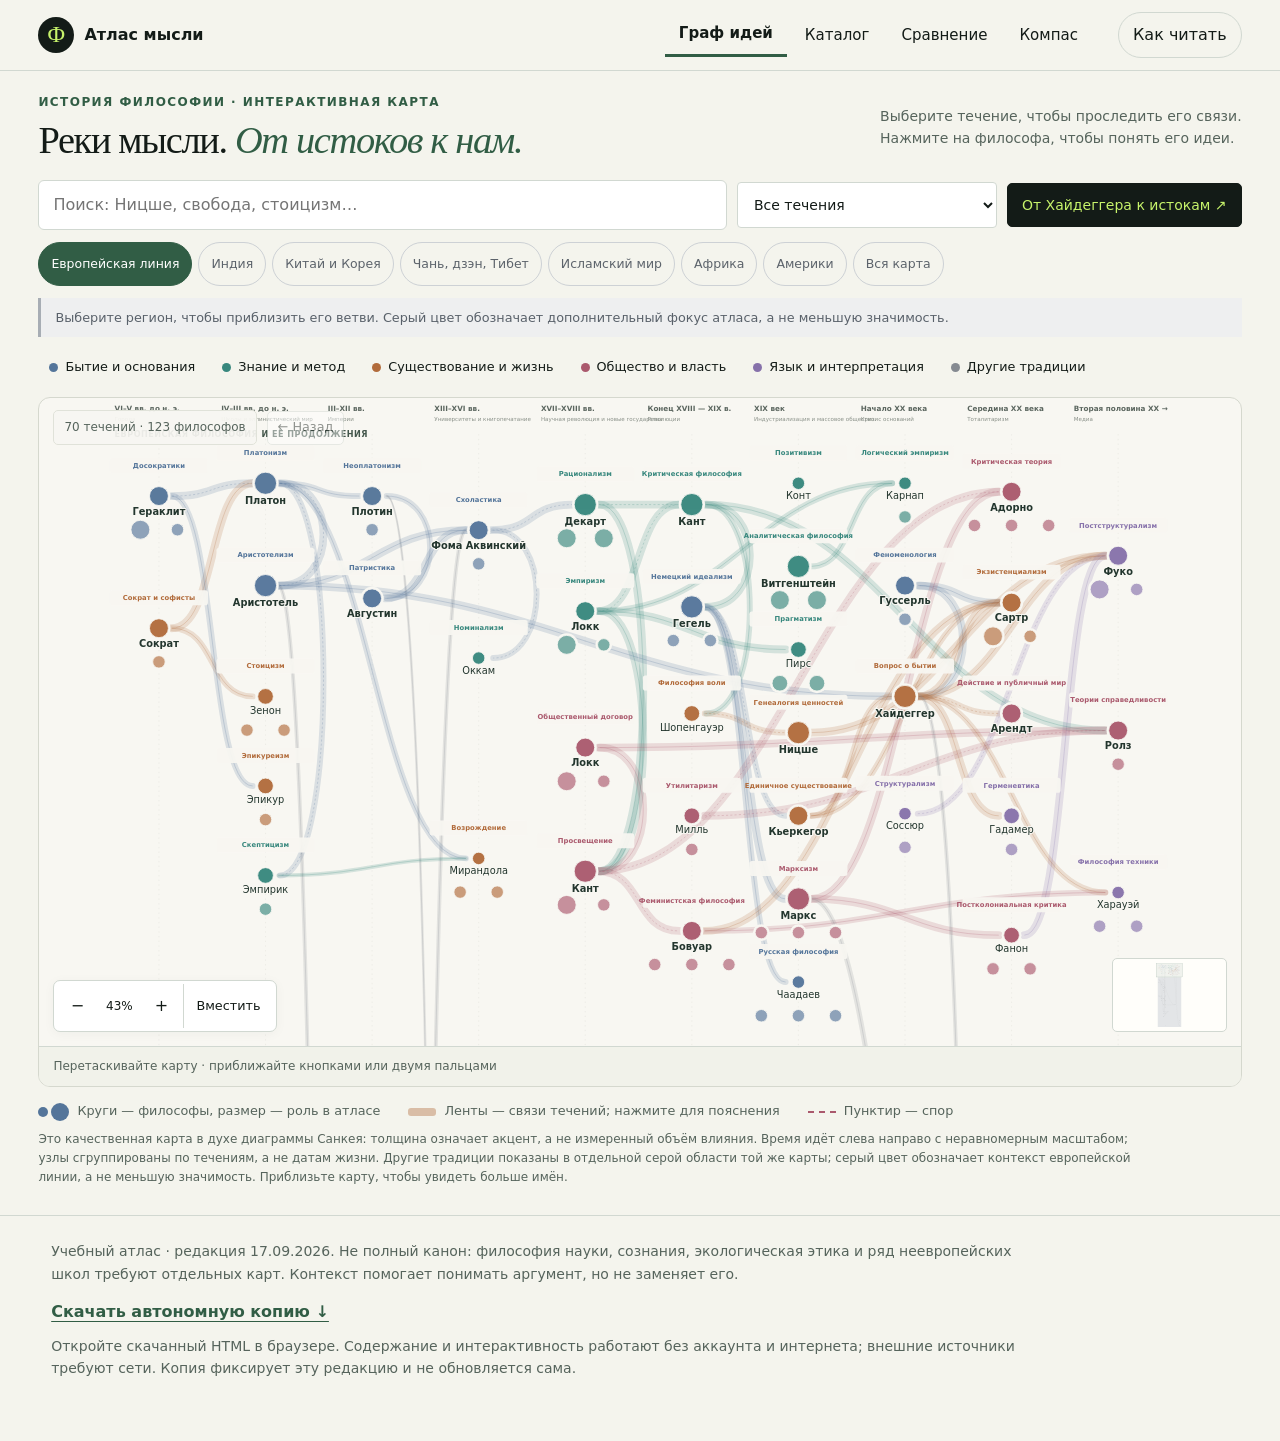
==== commit c42d2078: "Expand global philosophy with 25 traditions, regional navigation and sourced relationships" ====
--- a/index.html
+++ b/index.html
@@ -5,7 +5,7 @@
 <main id="main"><section id="riverView" class="view river-view">
 <div class="river-heading"><div><p class="eyebrow">История философии · интерактивная карта</p><h1>Реки мысли. <em>От истоков к нам.</em></h1></div><p>Выберите течение, чтобы проследить его связи.<br>Нажмите на философа, чтобы понять его идеи.</p></div>
 <div class="river-toolbar"><div class="river-search"><label for="mapSearch">Найти философа или течение</label><input id="mapSearch" type="search" placeholder="Поиск: Ницше, свобода, стоицизм…" autocomplete="off" aria-controls="searchResults"><div id="searchResults" class="search-results" hidden></div></div><select id="schoolFilter" aria-label="Фильтр по течению"></select><button id="mapStart" class="start-link">От Хайдеггера к истокам ↗</button></div>
-<div id="mapFamilies" class="map-families" aria-label="Тематические линии"></div>
+<div id="regionNavigation" class="region-navigation" aria-label="Перейти к области карты"></div><div id="regionIntro" class="region-intro" hidden></div><div id="mapFamilies" class="map-families" aria-label="Тематические линии"></div>
 <div id="riverLayout" class="river-layout"><div class="map-pane"><div class="map-topline"><span id="mapStatus" class="map-status" role="status"></span><button id="mapBack" disabled aria-label="Вернуться к предыдущему фильтру">← Назад</button><button id="mapReset" hidden>Вся карта ×</button></div><div id="riverViewport" class="river-viewport"><svg id="riverSvg" xmlns="http://www.w3.org/2000/svg" role="group" tabindex="0" aria-labelledby="riverTitle"></svg><div class="map-bottom"><div class="zoom-controls" aria-label="Масштаб карты"><button id="zoomOut" aria-label="Уменьшить">−</button><output id="mapZoomLevel"></output><button id="zoomIn" aria-label="Увеличить">+</button><button id="mapFit">Вместить</button></div><button id="mapMini" class="map-mini" aria-label="Мини-карта: показать весь граф"></button></div></div><div class="map-help"><span>Перетаскивайте карту · приближайте кнопками или двумя пальцами</span><label id="neighborControl" hidden><input id="showNeighbors" type="checkbox" checked>Показывать соседние течения</label></div></div><aside id="schoolInspector" class="school-inspector" aria-label="Описание выбранного течения" hidden></aside></div>
 <div class="map-legend"><span><i class="legend-circles"></i>Круги — философы, размер — роль в атласе</span><span><i class="legend-flow"></i>Ленты — связи течений; нажмите для пояснения</span><span><i class="legend-dispute"></i>Пунктир — спор</span></div>
 <p class="map-caveat">Это качественная карта в духе диаграммы Санкея: толщина означает акцент, а не измеренный объём влияния. Время идёт слева направо с неравномерным масштабом; узлы сгруппированы по течениям, а не датам жизни. Другие традиции показаны в отдельной серой области той же карты; серый цвет обозначает контекст европейской линии, а не меньшую значимость. Приблизьте карту, чтобы увидеть больше имён.</p>
@@ -16,5 +16,5 @@
 <section id="compassView" class="view" hidden><div class="section-head"><h2>Не ярлык.<br><em>Точка входа.</em></h2><p>Выберите, что сейчас занимает вас. Это открытая карта интересов, не тест личности и не рекомендация принять мировоззрение целиком. Ответы никуда не отправляются и исчезают после перезагрузки.</p></div><div id="questions" class="questions"></div><div id="compassResult" class="compass-result" aria-live="polite"></div></section>
 <footer><p>Учебный атлас · редакция 17.09.2026. Не полный канон: философия науки, сознания, экологическая этика и ряд неевропейских школ требуют отдельных карт. Контекст помогает понимать аргумент, но не заменяет его.</p><a href="./atlas-offline.html" download="atlas-filosofii.html" id="offlineLink">Скачать автономную копию ↓</a><p class="small">Откройте скачанный HTML в браузере. Содержание и интерактивность работают без аккаунта и интернета; внешние источники требуют сети. Копия фиксирует эту редакцию и не обновляется сама.</p></footer>
 </main><dialog id="detailPanel" class="detail-panel" aria-labelledby="detailTitle"><button id="closeDetail" class="close" aria-label="Закрыть карточку">×</button><div id="detailContent"></div></dialog>
-<dialog id="aboutDialog" aria-labelledby="aboutTitle"><button id="closeAbout" class="close" aria-label="Закрыть справку">×</button><p class="eyebrow">Начать без подготовки</p><h2 id="aboutTitle">Как читать эту карту</h2><ol><li><strong>Граф идей:</strong> нажмите на название течения или ленту. Карта оставит его представителей и соседние направления; справа (на телефоне — ниже) появится описание.</li><li><strong>Круги — философы:</strong> размер показывает редакционный акцент. Нажмите круг или имя для персональной карточки. Кнопки + и − меняют масштаб, перетаскивание сдвигает карту. Стрелки клавиатуры сдвигают карту, Enter открывает выбранный узел. Ленты связывают течения, а не каждого автора с каждым.</li><li><strong>Сравнение:</strong> сопоставьте близкий подход с альтернативой.</li><li><strong>Компас:</strong> выберите тему, затем прочитайте исходный текст, а не только пересказ.</li></ol><h3>Важные оговорки</h3><p>Философия не развивается по одной линии прогресса. Войны, институты и экономика меняют повестку, но не механически порождают теории. Исторические блоки — сжатая интерпретация контекста. Указанные «результаты» — новые понятия и аргументы, не окончательно доказанные истины.</p><p>Сравнения с Азией не доказывают заимствования. Для исламско-латинской рецепции и Киотской школы показаны конкретные связи. Учебные обобщения сверяются с академическими обзорами SEP и IEP; ссылки находятся в карточках.</p><h3>Мини-словарь</h3><dl id="glossary"></dl></dialog>
-<noscript><p>Для фильтров и карточек включите JavaScript в браузере.</p></noscript><script src="./data.js"></script><script src="./enrichment.js"></script><script src="./graph-data.js"></script><script src="./app.js"></script><script src="./river.js"></script></body></html>
+<dialog id="aboutDialog" aria-labelledby="aboutTitle"><button id="closeAbout" class="close" aria-label="Закрыть справку">×</button><p class="eyebrow">Начать без подготовки</p><h2 id="aboutTitle">Как читать эту карту</h2><ol><li><strong>Граф идей:</strong> нажмите на название течения или ленту. Карта оставит его представителей и соседние направления; справа (на телефоне — ниже) появится описание.</li><li><strong>Круги — философы:</strong> размер показывает редакционный акцент. Нажмите круг или имя для персональной карточки. Кнопки регионов перемещают по одной общей карте, сохраняя все узлы. Кнопки + и − меняют масштаб, перетаскивание сдвигает карту. Стрелки клавиатуры сдвигают карту, Enter открывает выбранный узел. Ленты связывают течения, а не каждого автора с каждым.</li><li><strong>Сравнение:</strong> сопоставьте близкий подход с альтернативой.</li><li><strong>Компас:</strong> выберите тему, затем прочитайте исходный текст, а не только пересказ.</li></ol><h3>Важные оговорки</h3><p>Философия не развивается по одной линии прогресса. Войны, институты и экономика меняют повестку, но не механически порождают теории. Исторические блоки — сжатая интерпретация контекста. Указанные «результаты» — новые понятия и аргументы, не окончательно доказанные истины.</p><p>Сравнения с Азией не доказывают заимствования. Для исламско-латинской рецепции и Киотской школы показаны конкретные связи. Учебные обобщения сверяются с академическими обзорами SEP и IEP; ссылки находятся в карточках.</p><h3>Мини-словарь</h3><dl id="glossary"></dl></dialog>
+<noscript><p>Для фильтров и карточек включите JavaScript в браузере.</p></noscript><script src="./data.js"></script><script src="./enrichment.js"></script><script src="./world-traditions.js"></script><script src="./graph-data.js"></script><script src="./app.js"></script><script src="./river.js"></script></body></html>
--- a/river.css
+++ b/river.css
@@ -2,3 +2,4 @@
 @media(max-width:1000px){.river-layout.has-selection{grid-template-columns:minmax(0,1fr) 290px}.school-inspector{padding:18px}.map-families{gap:2px}.map-families button{font-size:.73rem;padding:5px 7px}.river-heading>p{max-width:280px}.river-toolbar select{width:230px}}
 @media(max-width:760px){.river-view{padding:16px 12px 24px}.river-heading{display:block;margin-bottom:16px}.river-heading>p{max-width:none;margin-top:10px;font-size:.8rem}.river-heading .eyebrow{font-size:.65rem}.river-heading h1{font-size:2rem}.river-toolbar{gap:8px}.river-search{flex-basis:100%}.river-toolbar select{flex:1;min-width:0}.river-toolbar #mapStart{font-size:.75rem;padding:8px}.map-families{flex-wrap:nowrap;overflow-x:auto;padding-bottom:6px}.map-families button{flex-shrink:0;min-height:40px}.river-layout.has-selection{grid-template-columns:1fr}.river-viewport{height:570px}.has-selection .river-viewport{height:490px}.school-inspector{border-left:0;border-top:1px solid var(--line);max-height:none;padding:22px}.school-inspector h2{font-size:2rem}.map-topline{top:10px;left:10px;right:10px;gap:6px;flex-wrap:wrap}.map-status{font-size:.68rem;max-width:100%}.map-topline button{font-size:.7rem}.map-bottom{bottom:10px;left:10px;right:10px}.zoom-controls button{padding:7px 8px}.map-mini{width:76px;height:57px}.map-legend{font-size:.72rem;gap:8px 18px}.map-help{font-size:.7rem}.map-caveat{font-size:.7rem}.search-results{max-height:290px}}
 .tradition-heading{font:700 19px system-ui;letter-spacing:1.1px}.tradition-caption{font:15px system-ui}.parallel-cluster .school-label rect{fill:#eeeff0}.parallel-cluster .school-label text{fill:#60666e}.parallel-cluster .person-label{fill:#60666e;stroke:#eeeff0}.parallel-cluster .person-halo{fill:#eeeff0}.parallel-cluster .person-dot{stroke:#eeeff0}.parallel-cluster .philosopher:hover .person-label,.parallel-cluster .philosopher:focus .person-label{fill:#343a40}
+.region-navigation{display:flex;flex-wrap:wrap;gap:6px;margin:12px 0}.region-navigation button{font-size:.78rem;padding:7px 12px;border-radius:30px;background:transparent;color:#5c636b;border-color:#cdd1d5}.region-navigation button[aria-pressed=true]{background:#59616a;color:white;border-color:#59616a}.region-navigation button[data-region=europe][aria-pressed=true]{background:var(--green);border-color:var(--green)}.region-intro{display:flex;gap:12px;align-items:baseline;padding:10px 14px;margin-bottom:12px;border-left:3px solid #a7adb4;background:#eeeff0;font-size:.8rem;color:#59616a}.region-intro strong{white-space:nowrap}.region-intro span{line-height:1.5}@media(max-width:760px){.region-navigation{flex-wrap:nowrap;overflow-x:auto;padding-bottom:5px}.region-navigation button{white-space:nowrap}.region-intro{display:block}.region-intro strong{display:block;margin-bottom:5px}}
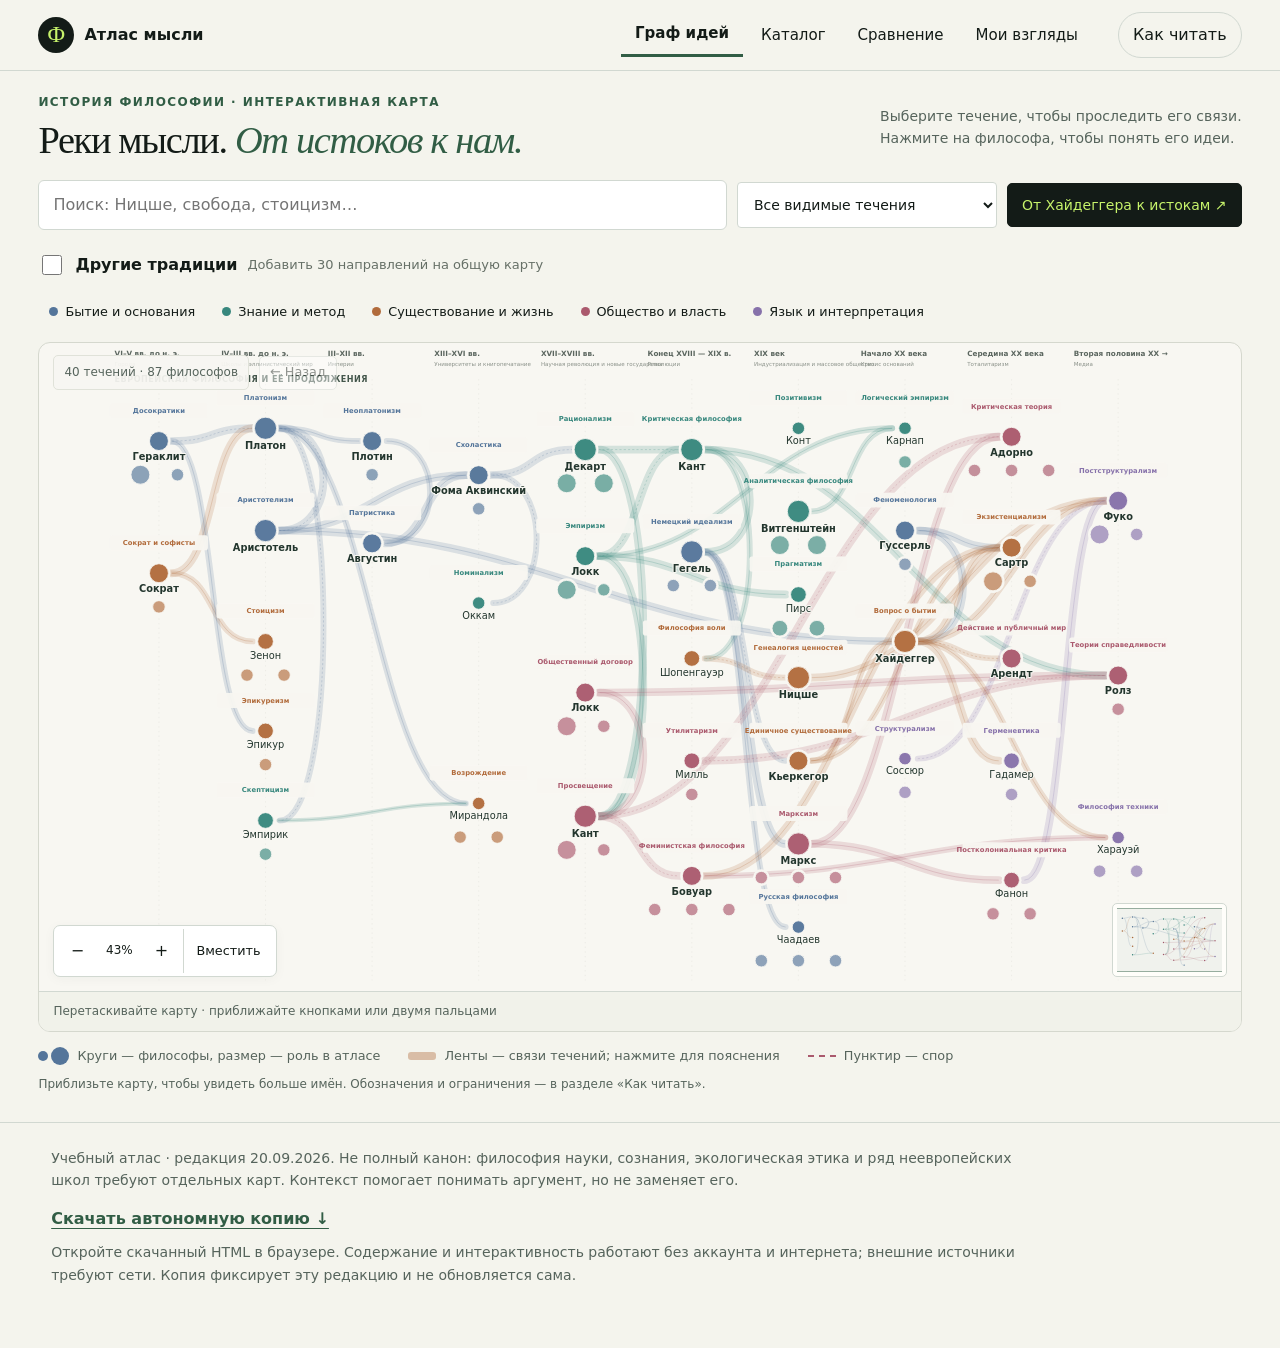
==== commit 45617000: "Make world traditions optional, add worldview assessments and expand 123 philosopher portraits" ====
--- a/index.html
+++ b/index.html
@@ -1,20 +1,20 @@
 <!doctype html>
-<html lang="ru"><head><meta charset="utf-8"><meta name="viewport" content="width=device-width,initial-scale=1"><title>Атлас мысли — история философии и связей</title><meta name="description" content="Философские течения, историческая почва, аргументы, критика и карта влияний. Учебный атлас с европейским фокусом."><link rel="icon" type="image/svg+xml" href="data:image/svg+xml,%3Csvg xmlns='http://www.w3.org/2000/svg' viewBox='0 0 32 32'%3E%3Crect width='32' height='32' rx='7' fill='%23131b17'/%3E%3Ctext x='7' y='25' font-size='25' fill='%23c7f36b'%3EΦ%3C/text%3E%3C/svg%3E"><link rel="stylesheet" href="./styles.css"><link rel="stylesheet" href="./river.css"></head>
+<html lang="ru"><head><meta charset="utf-8"><meta name="viewport" content="width=device-width,initial-scale=1"><title>Атлас мысли — история философии и связей</title><meta name="description" content="Философские течения, историческая почва, аргументы, критика и карта влияний. Учебный атлас с европейским фокусом."><link rel="icon" type="image/svg+xml" href="data:image/svg+xml,%3Csvg xmlns='http://www.w3.org/2000/svg' viewBox='0 0 32 32'%3E%3Crect width='32' height='32' rx='7' fill='%23131b17'/%3E%3Ctext x='7' y='25' font-size='25' fill='%23c7f36b'%3EΦ%3C/text%3E%3C/svg%3E"><link rel="stylesheet" href="./styles.css"><link rel="stylesheet" href="./river.css"><link rel="stylesheet" href="./assessments.css"></head>
 <body><a href="#main" class="skip-link">К содержанию</a>
-<header class="topbar"><a class="brand" href="./"><span class="brand-mark">Φ</span>Атлас мысли</a><nav aria-label="Разделы атласа"><button data-view="river" aria-pressed="true">Граф идей</button><button data-view="atlas" aria-pressed="false">Каталог</button><button data-view="compare" aria-pressed="false">Сравнение</button><button data-view="compass" aria-pressed="false">Компас</button></nav><button id="aboutBtn" class="about-btn">Как читать</button></header>
+<header class="topbar"><a class="brand" href="./"><span class="brand-mark">Φ</span>Атлас мысли</a><nav aria-label="Разделы атласа"><button data-view="river" aria-pressed="true">Граф идей</button><button data-view="atlas" aria-pressed="false">Каталог</button><button data-view="compare" aria-pressed="false">Сравнение</button><button data-view="compass" aria-pressed="false">Мои взгляды</button></nav><button id="aboutBtn" class="about-btn">Как читать</button></header>
 <main id="main"><section id="riverView" class="view river-view">
 <div class="river-heading"><div><p class="eyebrow">История философии · интерактивная карта</p><h1>Реки мысли. <em>От истоков к нам.</em></h1></div><p>Выберите течение, чтобы проследить его связи.<br>Нажмите на философа, чтобы понять его идеи.</p></div>
 <div class="river-toolbar"><div class="river-search"><label for="mapSearch">Найти философа или течение</label><input id="mapSearch" type="search" placeholder="Поиск: Ницше, свобода, стоицизм…" autocomplete="off" aria-controls="searchResults"><div id="searchResults" class="search-results" hidden></div></div><select id="schoolFilter" aria-label="Фильтр по течению"></select><button id="mapStart" class="start-link">От Хайдеггера к истокам ↗</button></div>
-<div id="regionNavigation" class="region-navigation" aria-label="Перейти к области карты"></div><div id="regionIntro" class="region-intro" hidden></div><div id="mapFamilies" class="map-families" aria-label="Тематические линии"></div>
+<label class="world-toggle"><input id="showWorld" type="checkbox"> Другие традиции <span>Добавить 30 направлений на общую карту</span></label><div id="regionNavigation" class="region-navigation" aria-label="Перейти к области карты"></div><div id="regionIntro" class="region-intro" hidden></div><div id="mapFamilies" class="map-families" aria-label="Тематические линии"></div>
 <div id="riverLayout" class="river-layout"><div class="map-pane"><div class="map-topline"><span id="mapStatus" class="map-status" role="status"></span><button id="mapBack" disabled aria-label="Вернуться к предыдущему фильтру">← Назад</button><button id="mapReset" hidden>Вся карта ×</button></div><div id="riverViewport" class="river-viewport"><svg id="riverSvg" xmlns="http://www.w3.org/2000/svg" role="group" tabindex="0" aria-labelledby="riverTitle"></svg><div class="map-bottom"><div class="zoom-controls" aria-label="Масштаб карты"><button id="zoomOut" aria-label="Уменьшить">−</button><output id="mapZoomLevel"></output><button id="zoomIn" aria-label="Увеличить">+</button><button id="mapFit">Вместить</button></div><button id="mapMini" class="map-mini" aria-label="Мини-карта: показать весь граф"></button></div></div><div class="map-help"><span>Перетаскивайте карту · приближайте кнопками или двумя пальцами</span><label id="neighborControl" hidden><input id="showNeighbors" type="checkbox" checked>Показывать соседние течения</label></div></div><aside id="schoolInspector" class="school-inspector" aria-label="Описание выбранного течения" hidden></aside></div>
 <div class="map-legend"><span><i class="legend-circles"></i>Круги — философы, размер — роль в атласе</span><span><i class="legend-flow"></i>Ленты — связи течений; нажмите для пояснения</span><span><i class="legend-dispute"></i>Пунктир — спор</span></div>
-<p class="map-caveat">Это качественная карта в духе диаграммы Санкея: толщина означает акцент, а не измеренный объём влияния. Время идёт слева направо с неравномерным масштабом; узлы сгруппированы по течениям, а не датам жизни. Другие традиции показаны в отдельной серой области той же карты; серый цвет обозначает контекст европейской линии, а не меньшую значимость. Приблизьте карту, чтобы увидеть больше имён.</p>
+<p class="map-caveat">Приблизьте карту, чтобы увидеть больше имён. Обозначения и ограничения — в разделе «Как читать».</p>
 </section><section class="intro"><div><p class="eyebrow">Европейская мысль · параллели · споры</p><h1>Откуда берутся <em>наши идеи</em></h1></div><div><p>Начните с эпохи — или с близкого вам вопроса. Здесь <span id="atlasCount"></span> направлений и <span id="edgeCount"></span> пояснённых связей, а не лестница к единственно верному ответу.</p><button class="start-link" data-lineage="heidegger">Начать с Хайдеггера ↗</button></div></section>
-<section id="atlasView" class="view"><div class="controls"><label class="search"><span>Поиск</span><input id="searchInput" type="search" placeholder="Хайдеггер, свобода, Капитал…"></label><label>Традиции<select id="scopeSelect"><option value="all">Все в атласе</option><option value="main">Основная линия</option><option value="parallel">Параллельные традиции</option></select></label><label class="toggle"><input id="contextToggle" type="checkbox" checked>Показывать контекст</label></div><div class="chips" id="eraChips" aria-label="Фильтр по эпохе"></div><div class="map-note"><p>Эпохи — ориентиры, не строгие границы. Течения перекрываются во времени. «Ключевой поворот» означает подробность в этом атласе, а не оценку превосходства.</p><span id="resultCount" role="status"></span></div><div id="timeline"></div></section>
+<section id="atlasView" class="view"><div class="controls"><label class="search"><span>Поиск</span><input id="searchInput" type="search" placeholder="Хайдеггер, свобода, Капитал…"></label><label>Традиции<select id="scopeSelect"><option value="all">Все в атласе</option><option value="main" selected>Основная линия</option><option value="parallel">Параллельные традиции</option></select></label><label class="toggle"><input id="contextToggle" type="checkbox" checked>Показывать контекст</label></div><div class="chips" id="eraChips" aria-label="Фильтр по эпохе"></div><div class="map-note"><p>Эпохи — ориентиры, не строгие границы. Течения перекрываются во времени. «Ключевой поворот» означает подробность в этом атласе, а не оценку превосходства.</p><span id="resultCount" role="status"></span></div><div id="timeline"></div></section>
 <section id="lineageView" class="view" hidden><div class="section-head"><h2>Идеи наследуют.<br><em>И возражают.</em></h2><p>Каждая связь подписана: влияние, передача текстов, переработка или спор. Чтобы идти назад, выбирайте предшественника слева. На телефоне предшественники находятся выше выбранной точки.</p></div><div class="graph-controls"><button id="graphBack" disabled>← Назад по моему пути</button><label>Точка отсчёта<select id="lineageSelect"></select></label></div><p class="map-note">Стрелки направлены от источника к его рецепции. Они могут относиться к конкретному автору или поздней фазе течения, а не к рождению всей школы.</p><div id="lineageGraph" class="lineage-graph"></div><div id="lineageReading"></div></section>
 <section id="compareView" class="view" hidden><div class="section-head"><h2>О чём они<br><em>не согласны?</em></h2><p>Сопоставление помогает увидеть разницу исходных вопросов. Два подхода могут дополнять друг друга, даже если не дают одного ответа.</p></div><div class="compare-selects"><label>Первое направление<select id="compareA"></select></label><label>Второе направление<select id="compareB"></select></label></div><div id="comparison"></div></section>
-<section id="compassView" class="view" hidden><div class="section-head"><h2>Не ярлык.<br><em>Точка входа.</em></h2><p>Выберите, что сейчас занимает вас. Это открытая карта интересов, не тест личности и не рекомендация принять мировоззрение целиком. Ответы никуда не отправляются и исчезают после перезагрузки.</p></div><div id="questions" class="questions"></div><div id="compassResult" class="compass-result" aria-live="polite"></div></section>
-<footer><p>Учебный атлас · редакция 17.09.2026. Не полный канон: философия науки, сознания, экологическая этика и ряд неевропейских школ требуют отдельных карт. Контекст помогает понимать аргумент, но не заменяет его.</p><a href="./atlas-offline.html" download="atlas-filosofii.html" id="offlineLink">Скачать автономную копию ↓</a><p class="small">Откройте скачанный HTML в браузере. Содержание и интерактивность работают без аккаунта и интернета; внешние источники требуют сети. Копия фиксирует эту редакцию и не обновляется сама.</p></footer>
+<section id="compassView" class="view" hidden><div class="section-head"><h2>Мои <em>взгляды</em></h2><p>От ответов — к аргументам и чтению. Выберите философский профиль или политический тест. Во время переходов между разделами прогресс сохраняется; после перезагрузки ответы исчезнут.</p></div><div id="assessmentHome" class="assessment-grid"><article><p class="eyebrow">Философия · 10 вопросов</p><h3>Во что я верю — и почему?</h3><p>Исследуйте знания, свободу, мораль и сознание. Темы взяты из опроса PhilPapers; объяснения, формулировки и маршруты чтения подготовлены для атласа. Это учебная адаптация, а не оригинальный опрос или валидированный тест на принадлежность к школе.</p><button class="primary" data-test="philosophy">Исследовать взгляды →</button><a href="https://philpapers.org/surveys/oquestions.html" target="_blank" rel="noopener noreferrer">Исходный опрос PhilPapers ↗</a></article><article><p class="eyebrow">Политика · 70 вопросов</p><h3>8values</h3><p>Существующий тест с четырьмя шкалами: экономика, международные отношения, гражданские свободы и общественные ценности. Русский перевод и веса вопросов сохранены из открытого проекта.</p><button class="primary" data-test="political">Пройти 8values →</button><a href="https://github.com/8values-ru/8values-ru.github.io" target="_blank" rel="noopener noreferrer">Источник и лицензия MIT ↗</a></article><article class="external-test"><p class="eyebrow">Оригинальный внешний тест</p><h3>Political Compass</h3><p>Знакомая диаграмма с экономической и социальной осями. Оригинал доступен на русском. Авторы не раскрывают подсчёт и не разрешают копировать тест, поэтому он открывается на их сайте. Его координаты нельзя напрямую сравнивать с процентами 8values.</p><a href="https://www.politicalcompass.org/test/ru" target="_blank" rel="noopener noreferrer">Пройти официальный Political Compass ↗</a></article></div><div id="assessmentRunner" hidden></div><p class="small">Ответы во встроенных тестах обрабатываются только в этой вкладке: атлас не отправляет их на сервер и не записывает в адрес ссылки. У внешних сайтов собственные правила обработки данных.</p></section>
+<footer><p>Учебный атлас · редакция 20.09.2026. Не полный канон: философия науки, сознания, экологическая этика и ряд неевропейских школ требуют отдельных карт. Контекст помогает понимать аргумент, но не заменяет его.</p><a href="./atlas-offline.html" download="atlas-filosofii.html" id="offlineLink">Скачать автономную копию ↓</a><p class="small">Откройте скачанный HTML в браузере. Содержание и интерактивность работают без аккаунта и интернета; внешние источники требуют сети. Копия фиксирует эту редакцию и не обновляется сама.</p></footer>
 </main><dialog id="detailPanel" class="detail-panel" aria-labelledby="detailTitle"><button id="closeDetail" class="close" aria-label="Закрыть карточку">×</button><div id="detailContent"></div></dialog>
-<dialog id="aboutDialog" aria-labelledby="aboutTitle"><button id="closeAbout" class="close" aria-label="Закрыть справку">×</button><p class="eyebrow">Начать без подготовки</p><h2 id="aboutTitle">Как читать эту карту</h2><ol><li><strong>Граф идей:</strong> нажмите на название течения или ленту. Карта оставит его представителей и соседние направления; справа (на телефоне — ниже) появится описание.</li><li><strong>Круги — философы:</strong> размер показывает редакционный акцент. Нажмите круг или имя для персональной карточки. Кнопки регионов перемещают по одной общей карте, сохраняя все узлы. Кнопки + и − меняют масштаб, перетаскивание сдвигает карту. Стрелки клавиатуры сдвигают карту, Enter открывает выбранный узел. Ленты связывают течения, а не каждого автора с каждым.</li><li><strong>Сравнение:</strong> сопоставьте близкий подход с альтернативой.</li><li><strong>Компас:</strong> выберите тему, затем прочитайте исходный текст, а не только пересказ.</li></ol><h3>Важные оговорки</h3><p>Философия не развивается по одной линии прогресса. Войны, институты и экономика меняют повестку, но не механически порождают теории. Исторические блоки — сжатая интерпретация контекста. Указанные «результаты» — новые понятия и аргументы, не окончательно доказанные истины.</p><p>Сравнения с Азией не доказывают заимствования. Для исламско-латинской рецепции и Киотской школы показаны конкретные связи. Учебные обобщения сверяются с академическими обзорами SEP и IEP; ссылки находятся в карточках.</p><h3>Мини-словарь</h3><dl id="glossary"></dl></dialog>
-<noscript><p>Для фильтров и карточек включите JavaScript в браузере.</p></noscript><script src="./data.js"></script><script src="./enrichment.js"></script><script src="./world-traditions.js"></script><script src="./graph-data.js"></script><script src="./app.js"></script><script src="./river.js"></script></body></html>
+<dialog id="aboutDialog" aria-labelledby="aboutTitle"><button id="closeAbout" class="close" aria-label="Закрыть справку">×</button><p class="eyebrow">Начать без подготовки</p><h2 id="aboutTitle">Как читать эту карту</h2><ol><li><strong>Граф идей:</strong> нажмите на название течения или ленту. Карта оставит его представителей и соседние направления; справа (на телефоне — ниже) появится описание.</li><li><strong>Круги — философы:</strong> размер показывает редакционный акцент. Нажмите круг или имя для персональной карточки. Другие традиции выключены по умолчанию. Переключатель добавляет их на ту же карту; кнопки регионов приближают выбранную область. Кнопки + и − меняют масштаб, перетаскивание сдвигает карту. Стрелки клавиатуры сдвигают карту, Enter открывает выбранный узел. Ленты связывают течения, а не каждого автора с каждым.</li><li><strong>Сравнение:</strong> сопоставьте близкий подход с альтернативой.</li><li><strong>Мои взгляды:</strong> пройдите опрос, разберите свои ответы и откройте связанные направления.</li></ol><h3>Важные оговорки</h3><p>Философия не развивается по одной линии прогресса. Войны, институты и экономика меняют повестку, но не механически порождают теории. Исторические блоки — сжатая интерпретация контекста. Указанные «результаты» — новые понятия и аргументы, не окончательно доказанные истины.</p><p>Сравнения с Азией не доказывают заимствования. Для исламско-латинской рецепции и Киотской школы показаны конкретные связи. Учебные обобщения сверяются с академическими обзорами SEP и IEP; ссылки находятся в карточках.</p><h3>Условности карты и карточек</h3><p>Размеры кругов и толщина лент — редакционный акцент, а не измерение заслуг или объёма влияния. Время слева направо имеет неравномерный масштаб; группировка относится к течениям, а не датам жизни. Серый цвет обозначает дополнительный фокус, а не меньшую значимость традиции. Один автор может относиться к нескольким направлениям.</p><p>Пересказы, примеры и возражения — учебная интерпретация, а не цитаты. Обзорные ссылки преимущественно на английском; источники по традиции могут охватывать несколько авторов. Исторический контекст помогает понять постановку вопроса, но не доказывает прямую причинность. Специфические разногласия и проблемы атрибуции сохранены в карточках.</p><h3>Как устроены тесты</h3><p>Философский профиль использует десять тем PhilPapers (2009). Это опрос позиций, а не экзамен. Атлас предлагает собственные объяснения и подбор чтения по каждому ответу; он не рассчитывает «процент Хайдеггера» и не выдаёт позицию по одному вопросу за всю философию человека. Варианты «не определился» и «другая позиция» не дают очков.</p><p>В 8values ответы имеют коэффициенты +1, +0,5, 0, −0,5, −1. По каждой шкале суммируются произведения ответа на исходный вес вопроса; результат нормируется по сумме модулей всех весов на шкале. Проценты — положение на шкале теста, а не доли людей, вероятность или измерение с научно установленной точностью. Равные доли могут возникнуть как от нейтральных, так и от взаимно компенсирующих ответов. Идеологический ярлык из оригинального 8values здесь не назначается; доступны сами четыре шкалы и разбор ответов.</p><h3>Мини-словарь</h3><dl id="glossary"></dl></dialog>
+<noscript><p>Для фильтров и карточек включите JavaScript в браузере.</p></noscript><script src="./data.js"></script><script src="./enrichment.js"></script><script src="./world-traditions.js"></script><script src="./graph-data.js"></script><script src="./portraits.js"></script><script src="./app.js"></script><script src="./river.js"></script><script src="./political-data.js"></script><script src="./assessments.js"></script></body></html>
--- a/assessments.css
+++ b/assessments.css
@@ -0,0 +1 @@
+[hidden]{display:none!important}.world-toggle{display:flex;align-items:center;gap:10px;padding:10px 0 16px;font-weight:650}.world-toggle input{width:20px;height:20px;accent-color:#315d45}.world-toggle span{font-weight:400;color:#667067;font-size:13px}.assessment-grid{display:grid;grid-template-columns:1fr 1fr;gap:22px}.assessment-grid article{border:1px solid #d6dcd1;background:#fffefa;border-radius:18px;padding:28px}.assessment-grid article h3{font-size:25px;margin:6px 0 18px}.assessment-grid article p{line-height:1.65}.assessment-grid article>a{display:block;margin-top:20px}.assessment-grid .external-test{grid-column:1/-1;background:#f0f1ec}.assessment-grid a{color:#315d45}#assessmentRunner{max-width:850px;margin:0 auto 40px;padding:28px;background:#fffefa;border:1px solid #d6dcd1;border-radius:18px}#assessmentRunner h3{font-size:29px;line-height:1.35}#assessmentRunner p{line-height:1.7}#assessmentRunner progress{width:100%;height:9px;accent-color:#315d45}.test-toolbar{display:flex;justify-content:space-between;align-items:center;gap:12px;margin-bottom:28px;flex-wrap:wrap}.answer-options{display:grid;gap:10px;margin:24px 0}.answer-options button{display:block;text-align:left;white-space:normal;padding:18px;border:1px solid #ccd3c8;border-radius:12px;background:#f8f7f2;color:#243b2d}.answer-options button[aria-pressed=true]{background:#e0efd6;border:2px solid #315d45;padding:17px}.answer-options span{display:block;font-size:14px;font-weight:400;margin-top:8px;line-height:1.5}.axis-result{padding:14px 0}.axis-result h4{font-size:19px;margin:0 0 12px}.axis-labels{display:flex;justify-content:space-between;gap:12px;font-size:15px}.axis-bar{height:23px;background:#c3b5a4;border-radius:5px;overflow:hidden;margin-top:9px}.axis-bar i{display:block;height:100%;background:#486c57}.answer-review{margin-top:30px}.answer-review article{border-top:1px solid #d6dcd1;padding:12px 0}.answer-review summary, #assessmentRunner summary{cursor:pointer;padding:12px 0;font-weight:650}.detail-section p{line-height:1.75}.detail-section .portrait-reading{border-left:3px solid #829782;padding-left:16px}.portrait-summary{color:#647065;font-size:13px;margin-bottom:25px}@media(max-width:650px){.assessment-grid{grid-template-columns:1fr}.assessment-grid article,#assessmentRunner{padding:20px}.world-toggle{flex-wrap:wrap}.world-toggle span{flex-basis:100%;padding-left:30px}#assessmentRunner h3{font-size:24px}.axis-labels{font-size:13px}.test-toolbar{font-size:13px}}
